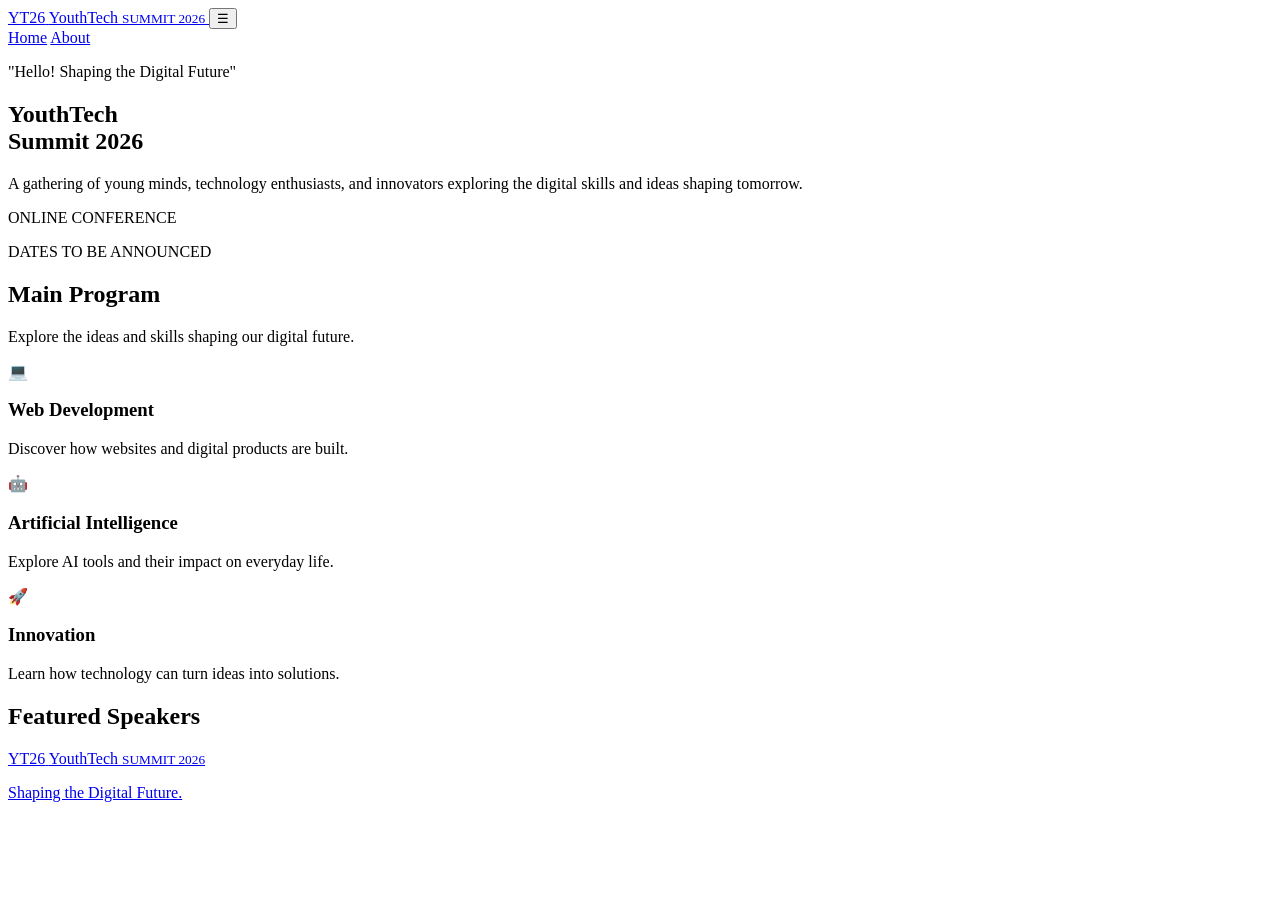
==== index.html @ 17ee92da "added fav icon and image" ====
<!DOCTYPE html>
<html lang="en">
<head>
  <meta charset="UTF-8">
  <meta name="viewport" content="width=device-width, initial-scale=1.0">
  <meta name="description" content="YouthTech Summit 2026 brings young people together to explore technology and innovation.">
  <title>YouthTech Summit 2026</title>
  

  <!-- Google Font: Lato -->
  <link rel="preconnect" href="https://fonts.googleapis.com">
  <link rel="preconnect" href="https://fonts.gstatic.com" crossorigin>
  <link href="https://fonts.googleapis.com/css2?family=Lato:wght@400;700;900&display=swap" rel="stylesheet">

  <link rel="stylesheet" href="style.css">
  <link rel="icon" type="image/jpg" href="images/YT26.jpg">
  <script src="script.js" defer></script>
</head>

<body>
  <header class="site-header">
    
<a href="index.html" class="logo">
  <span class="logo-mark">YT26</span>
  <span class="logo-text">
    YouthTech
    <small>SUMMIT 2026</small>
  </span>
</a>

    <button class="menu-toggle" aria-label="Open navigation menu" aria-expanded="false">
      ☰
    </button>

    <nav class="nav-links">
      <a href="index.html" class="active">Home</a>
      <a href="about.html">About</a>
    </nav>
  </header>


  <main>
    <section class="hero">
      <p class="greeting">"Hello! Shaping the Digital Future"</p>

      <h1>YouthTech<br>Summit 2026</h1>

      <p class="hero-description">
        A gathering of young minds, technology enthusiasts, and innovators
        exploring the digital skills and ideas shaping tomorrow.
      </p>

      <p class="event-format">ONLINE CONFERENCE</p>
      <p class="event-date">DATES TO BE ANNOUNCED</p>
    </section>

    <section class="program" id="program">
      <h2>Main Program</h2>
      <p>Explore the ideas and skills shaping our digital future.</p>

      <div class="program-list">
        <article class="program-card">
          <span aria-hidden="true">💻</span>
          <h3>Web Development</h3>
          <p>Discover how websites and digital products are built.</p>
        </article>

        <article class="program-card">
          <span aria-hidden="true">🤖</span>
          <h3>Artificial Intelligence</h3>
          <p>Explore AI tools and their impact on everyday life.</p>
        </article>

        <article class="program-card">
          <span aria-hidden="true">🚀</span>
          <h3>Innovation</h3>
          <p>Learn how technology can turn ideas into solutions.</p>
        </article>
      </div>
    </section>

    <section class="speakers" id="speakers">
      <h2>Featured Speakers</h2>
      <div class="speaker-list" id="speaker-list">
        <!-- Speaker cards will be generated using JavaScript. -->
      </div>
    </section>
  </main>

 <footer class="site-footer">
  <a href="index.html" class="logo">
    <span class="logo-mark">YT26</span>
    <span class="logo-text">
      YouthTech
      <small>SUMMIT 2026</small>
    </span>
    <p>Shaping the Digital Future.</p>
  </a>
  </footer>
</body>
</html
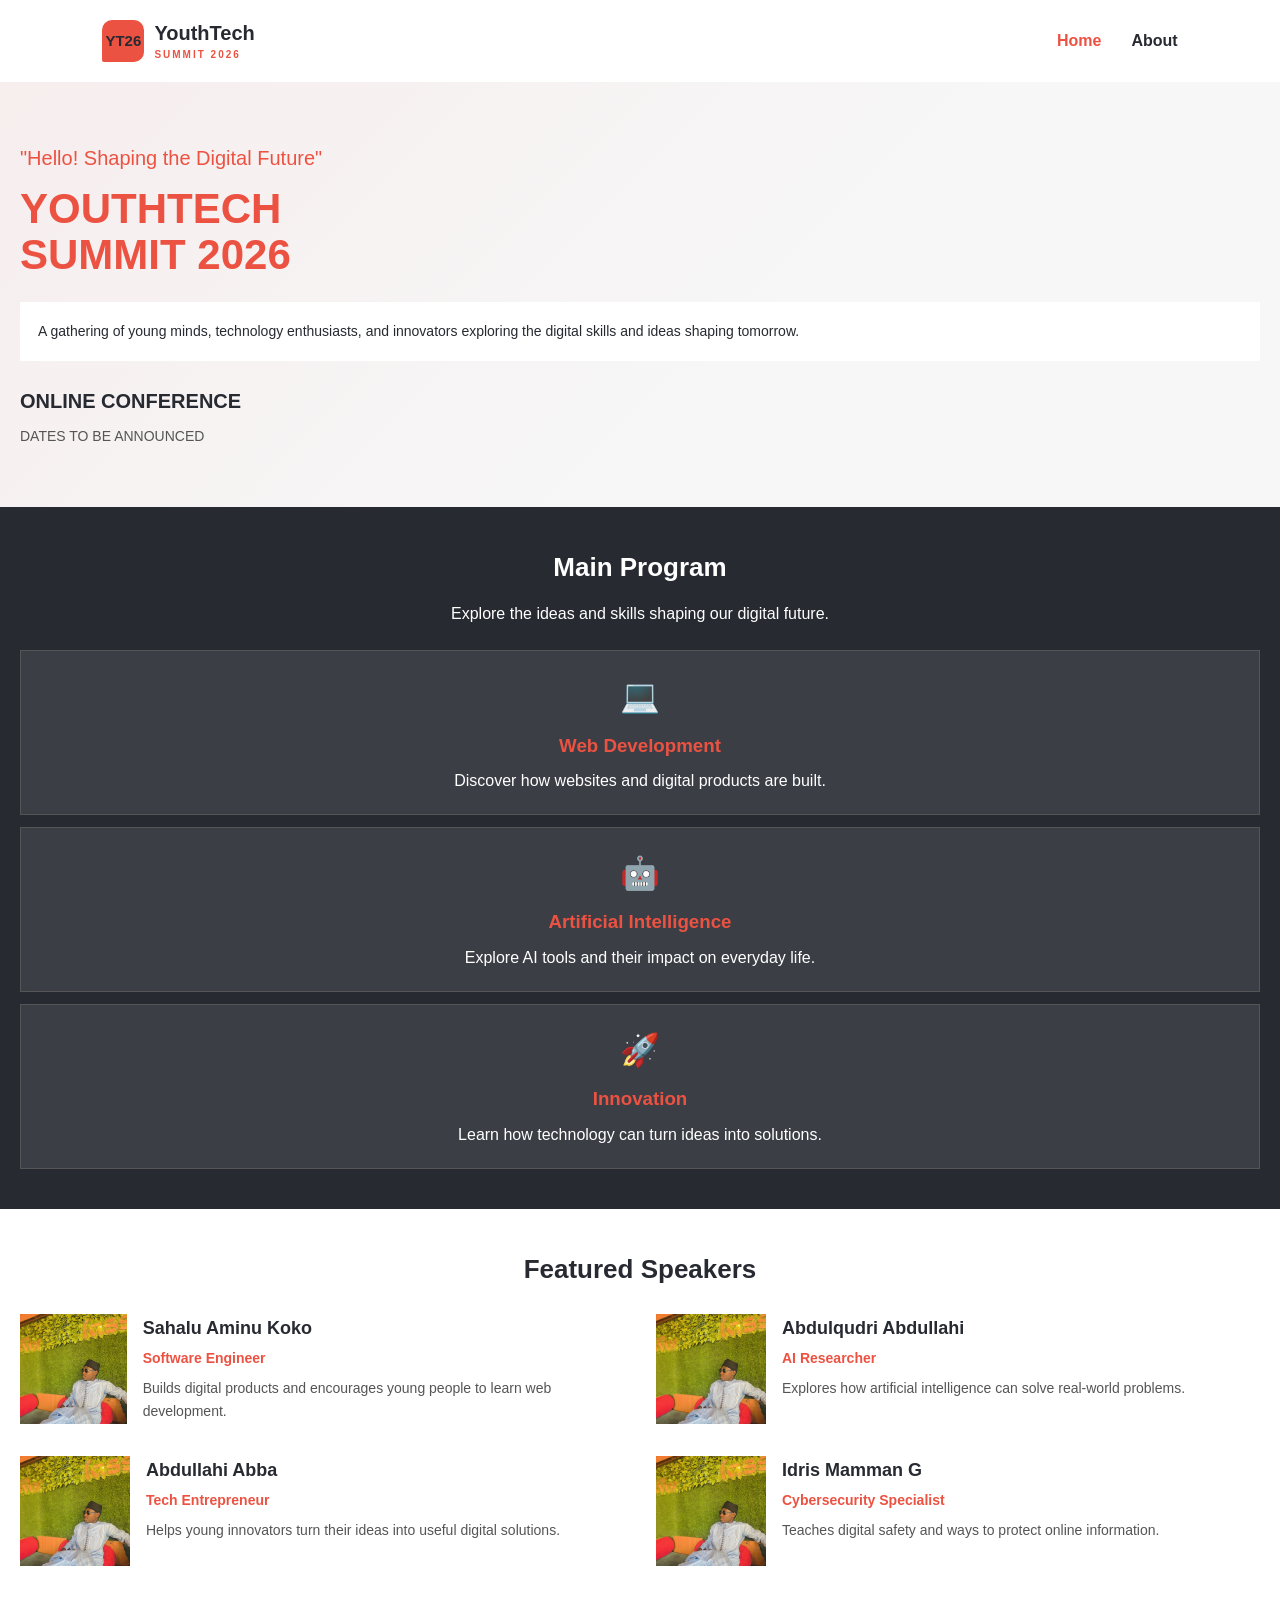
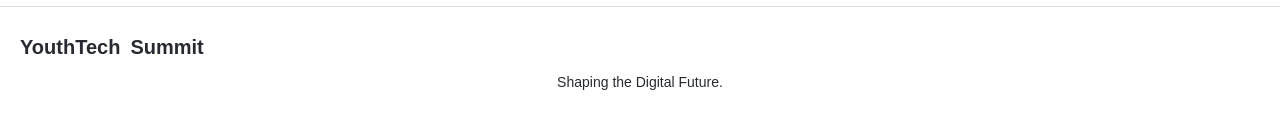
==== commit 2d9ad00c: "Add YouthTech Summit website" ====
--- a/index.html
+++ b/index.html
@@ -6,7 +6,6 @@
   <meta name="viewport" content="width=device-width, initial-scale=1.0">
   <meta name="description" content="YouthTech Summit 2026 brings young people together to explore technology and innovation.">
   <title>YouthTech Summit 2026</title>
-  
 
   <!-- Google Font: Lato -->
   <link rel="preconnect" href="https://fonts.googleapis.com">
@@ -14,7 +13,6 @@
   <link href="https://fonts.googleapis.com/css2?family=Lato:wght@400;700;900&display=swap" rel="stylesheet">
 
   <link rel="stylesheet" href="style.css">
-  <link rel="icon" type="image/jpg" href="images/YT26.jpg">
   <script src="script.js" defer></script>
 </head>
 
@@ -38,7 +36,6 @@
       <a href="about.html">About</a>
     </nav>
   </header>
-
 
   <main>
     <section class="hero">
@@ -88,15 +85,9 @@
     </section>
   </main>
 
- <footer class="site-footer">
-  <a href="index.html" class="logo">
-    <span class="logo-mark">YT26</span>
-    <span class="logo-text">
-      YouthTech
-      <small>SUMMIT 2026</small>
-    </span>
+  <footer class="site-footer">
+    <a href="index.html" class="logo">YouthTech<span>Summit</span></a>
     <p>Shaping the Digital Future.</p>
-  </a>
   </footer>
 </body>
-</html
+</html>
--- a/style.css
+++ b/style.css
@@ -0,0 +1,383 @@
+
+/* 1. Basic reset */
+* {
+  margin: 0;
+  padding: 0;
+  box-sizing: border-box;
+}
+
+body {
+  font-family: "Lato", sans-serif;
+  color: #272a31;
+  background-color: #fff;
+  line-height: 1.6;
+}
+
+a {
+  text-decoration: none;
+  color: inherit;
+}
+
+/* 2. Mobile header */
+.site-header {
+  display: flex;
+  justify-content: space-between;
+  align-items: center;
+  padding: 20px;
+  background-color: #fff;
+}
+
+.logo {
+  font-size: 20px;
+  font-weight: 900;
+  color: #ec5242;
+}
+
+.logo span {
+  color: #272a31;
+}
+
+.menu-toggle {
+  border: none;
+  background: none;
+  font-size: 28px;
+  color: #272a31;
+  cursor: pointer;
+}
+
+
+
+
+/* 3. Hero section */
+.hero {
+  padding: 60px 20px;
+  background-color: #f7f7f8;
+  background-image: linear-gradient(
+    135deg,
+    rgba(236, 82, 66, 0.06),
+    transparent 60%
+  );
+}
+
+.greeting {
+  color: #ec5242;
+  font-size: 20px;
+  margin-bottom: 12px;
+}
+
+.hero h1 {
+  color: #ec5242;
+  font-size: 42px;
+  font-weight: 900;
+  line-height: 1.1;
+  text-transform: uppercase;
+  margin-bottom: 24px;
+}
+
+.hero-description {
+  border: 2px solid #fff;
+  background-color: #fff;
+  padding: 16px;
+  font-size: 14px;
+  margin-bottom: 24px;
+}
+
+.event-format {
+  font-size: 20px;
+  font-weight: 900;
+  margin-bottom: 8px;
+}
+
+.event-date {
+  font-size: 14px;
+  color: #555;
+}
+
+/* 4. Main program */
+.program {
+  padding: 40px 20px;
+  background-color: #272a31;
+  color: #fff;
+  text-align: center;
+}
+
+.program h2,
+.speakers h2 {
+  font-size: 26px;
+  margin-bottom: 12px;
+}
+
+.program-list {
+  display: flex;
+  flex-direction: column;
+  gap: 12px;
+  margin-top: 24px;
+}
+
+.program-card {
+  padding: 20px;
+  background-color: #3b3e45;
+  border: 1px solid #555;
+}
+
+.program-card span {
+  font-size: 32px;
+}
+
+.program-card h3 {
+  color: #ec5242;
+  margin: 8px 0;
+}
+
+/* 5. Featured speakers */
+.speakers {
+  padding: 40px 20px;
+  text-align: center;
+}
+
+.speaker-list {
+  display: flex;
+  flex-direction: column;
+  gap: 24px;
+  margin-top: 24px;
+}
+
+/* 6. Footer */
+.site-footer {
+  padding: 24px 20px;
+  text-align: center;
+  border-top: 1px solid #ddd;
+}
+
+.site-footer p {
+  font-size: 14px;
+  margin-top: 8px;
+}
+
+/* Desktop navigation */
+@media (min-width: 768px) {
+  .menu-toggle {
+    display: none;
+  }
+
+  .nav-links {
+    display: flex;
+    align-items: center;
+    gap: 30px;
+  }
+
+  .nav-links a {
+    font-size: 16px;
+    font-weight: 700;
+  }
+
+  .nav-links a:hover,
+  .nav-links a.active {
+    color: #ec5242;
+  }
+
+  .site-header {
+    padding: 20px 8%;
+  }
+}
+
+
+/* YouthTech Summit logo */
+.logo {
+  display: flex;
+  align-items: center;
+  gap: 10px;
+  font-size: 20px;
+  font-weight: 900;
+  color: #272a31;
+}
+
+.logo-mark {
+  display: flex;
+  align-items: center;
+  justify-content: center;
+  width: 42px;
+  height: 42px;
+  background-color: #ec5242;
+  color: #fff;
+  font-size: 15px;
+  font-weight: 900;
+  border-radius: 10px 10px 10px 2px;
+}
+
+.logo-text {
+  display: flex;
+  flex-direction: column;
+  line-height: 1.1;
+}
+
+.logo-text small {
+  margin-top: 5px;
+  font-size: 10px;
+  letter-spacing: 2px;
+  color: #ec5242;
+}
+
+/* Mobile menu */
+@media (max-width: 767px) {
+  .site-header {
+    position: relative;
+  }
+
+  .nav-links {
+    display: none;
+  }
+
+  .nav-links.show {
+    display: flex;
+    flex-direction: column;
+    gap: 20px;
+    position: absolute;
+    top: 100%;
+    left: 0;
+    width: 100%;
+    min-height: calc(100vh - 80px);
+    padding: 40px 24px;
+    background-color: #272a31;
+    color: #fff;
+    z-index: 1000;
+  }
+
+  .nav-links.show a {
+    font-size: 24px;
+    font-weight: 700;
+  }
+}
+
+
+.speaker-card {
+  display: flex;
+  align-items: flex-start;
+  gap: 16px;
+  text-align: left;
+}
+
+.speaker-card img {
+  width: 110px;
+  height: 110px;
+  object-fit: cover;
+  background-color: #eee;
+}
+
+.speaker-info h3 {
+  font-size: 18px;
+  margin-bottom: 4px;
+}
+
+.speaker-role {
+  color: #ec5242;
+  font-size: 14px;
+  font-weight: 700;
+  margin-bottom: 8px;
+}
+
+.speaker-info p:last-child {
+  font-size: 14px;
+  color: #555;
+}
+
+@media (min-width: 768px) {
+  .speaker-list {
+    display: grid;
+    grid-template-columns: repeat(2, 1fr);
+    gap: 32px;
+  }
+}
+
+
+.about-hero {
+  padding: 60px 20px;
+  text-align: center;
+  background-color: #f7f7f8;
+}
+
+.about-hero h1 {
+  color: #ec5242;
+  font-size: 36px;
+  line-height: 1.2;
+  margin: 16px 0;
+}
+
+.about-hero > p:last-child {
+  max-width: 650px;
+  margin: 0 auto;
+}
+
+.about-details {
+  padding: 40px 24px;
+  max-width: 850px;
+  margin: 0 auto;
+  text-align: center;
+}
+
+.about-details h2,
+.summit-logo h2,
+.past-events h2 {
+  margin-bottom: 16px;
+}
+
+.summit-logo {
+  padding: 40px 20px;
+  text-align: center;
+  border: 1px solid #ddd;
+  margin: 0 20px 40px;
+}
+
+.summit-emblem {
+  display: flex;
+  align-items: center;
+  justify-content: center;
+  width: 120px;
+  height: 120px;
+  margin: 24px auto 0;
+  background-color: #ec5242;
+  color: #fff;
+  font-size: 30px;
+  font-weight: 900;
+  border-radius: 20px 20px 20px 4px;
+}
+
+.past-events {
+  padding: 40px 20px;
+  text-align: center;
+}
+
+.past-event-list {
+  display: grid;
+  gap: 20px;
+  margin-top: 24px;
+}
+
+.past-event {
+  padding: 50px 20px;
+  color: #fff;
+  background: linear-gradient(135deg, #ec5242, #272a31);
+}
+
+.past-event h3 {
+  margin-bottom: 8px;
+}
+
+@media (min-width: 768px) {
+  .about-hero {
+    padding: 80px 20px;
+  }
+
+  .about-hero h1 {
+    font-size: 48px;
+  }
+
+  .past-event-list {
+    grid-template-columns: repeat(2, 1fr);
+  }
+
+  .summit-logo {
+    max-width: 700px;
+    margin: 0 auto 40px;
+  }
+}
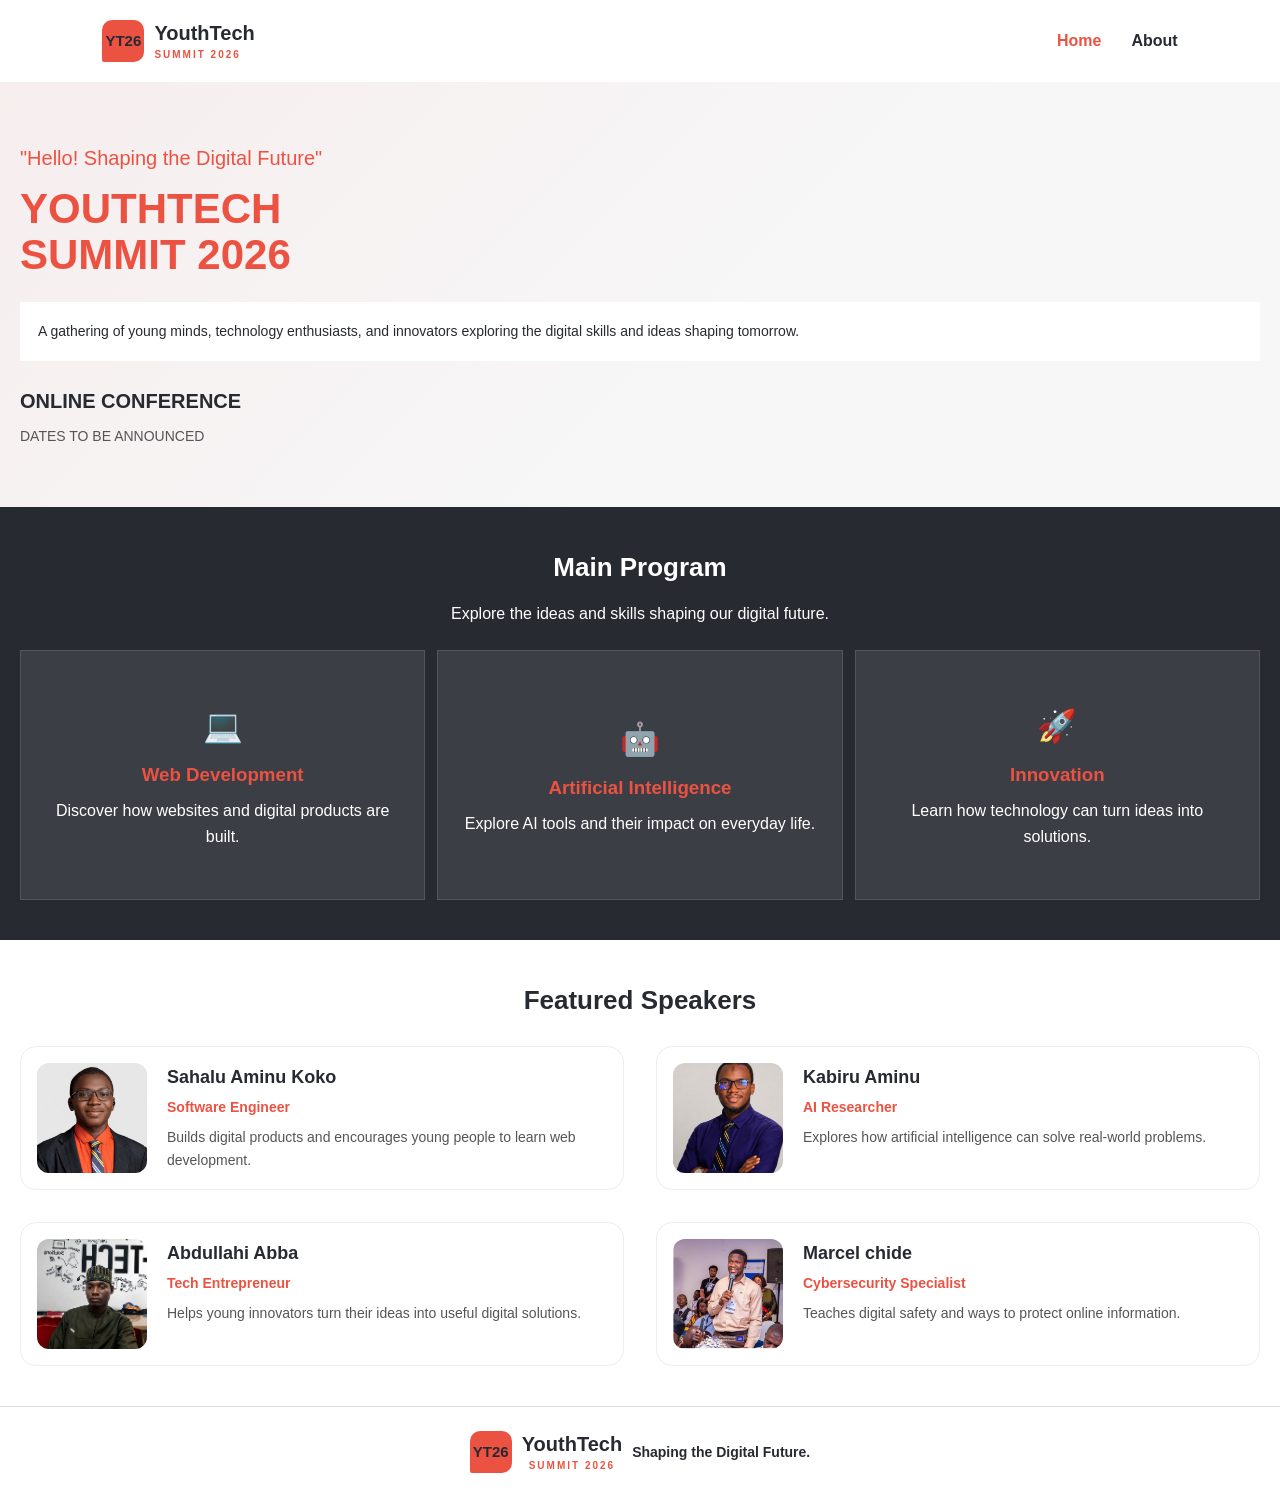
==== commit 293a9629: "added some changes to speaker cards and desktop sizes" ====
--- a/index.html
+++ b/index.html
@@ -85,9 +85,15 @@
     </section>
   </main>
 
-  <footer class="site-footer">
-    <a href="index.html" class="logo">YouthTech<span>Summit</span></a>
+ <footer class="site-footer">
+  <a href="index.html" class="logo">
+    <span class="logo-mark">YT26</span>
+    <span class="logo-text">
+      YouthTech
+      <small>SUMMIT 2026</small>
+    </span>
     <p>Shaping the Digital Future.</p>
+  </a>
   </footer>
 </body>
-</html>
+</html
--- a/style.css
+++ b/style.css
@@ -38,6 +38,7 @@
 }
 
 .menu-toggle {
+  display: block;
   border: none;
   background: none;
   font-size: 28px;
@@ -107,6 +108,7 @@
   margin-bottom: 12px;
 }
 
+
 .program-list {
   display: flex;
   flex-direction: column;
@@ -114,11 +116,30 @@
   margin-top: 24px;
 }
 
+@media (min-width: 1024px) {
+  .program-list {
+    flex-direction: row;
+    align-items: stretch;
+    gap: 12px;
+  }
+
+  .program-card {
+    flex: 1;
+    min-width: 0;
+  }
+}
+
+
 .program-card {
-  padding: 20px;
+  padding: 28px 20px;
+  min-height: 250px;
+  display: flex;
+  flex-direction: column;
+  justify-content: center;
   background-color: #3b3e45;
   border: 1px solid #555;
 }
+
 
 .program-card span {
   font-size: 32px;
@@ -142,17 +163,25 @@
   margin-top: 24px;
 }
 
+
 /* 6. Footer */
 .site-footer {
+  display: flex;
+  flex-direction: column;
+  align-items: center;
+  justify-content: center;
   padding: 24px 20px;
   text-align: center;
   border-top: 1px solid #ddd;
+  gap: 12px;
 }
 
 .site-footer p {
+  max-width: 600px;
   font-size: 14px;
-  margin-top: 8px;
-}
+  margin: 0 auto;
+}
+
 
 /* Desktop navigation */
 @media (min-width: 768px) {
@@ -250,18 +279,26 @@
 }
 
 
+
 .speaker-card {
   display: flex;
   align-items: flex-start;
-  gap: 16px;
+  gap: 20px;
   text-align: left;
-}
+  min-width: 0;
+  padding: 16px;
+  border: 1px solid #eee;
+  border-radius: 16px;
+  background-color: #fff;
+}
+
 
 .speaker-card img {
   width: 110px;
   height: 110px;
   object-fit: cover;
   background-color: #eee;
+  border-radius: 12px;
 }
 
 .speaker-info h3 {
@@ -380,4 +417,5 @@
     max-width: 700px;
     margin: 0 auto 40px;
   }
-}+}
+
